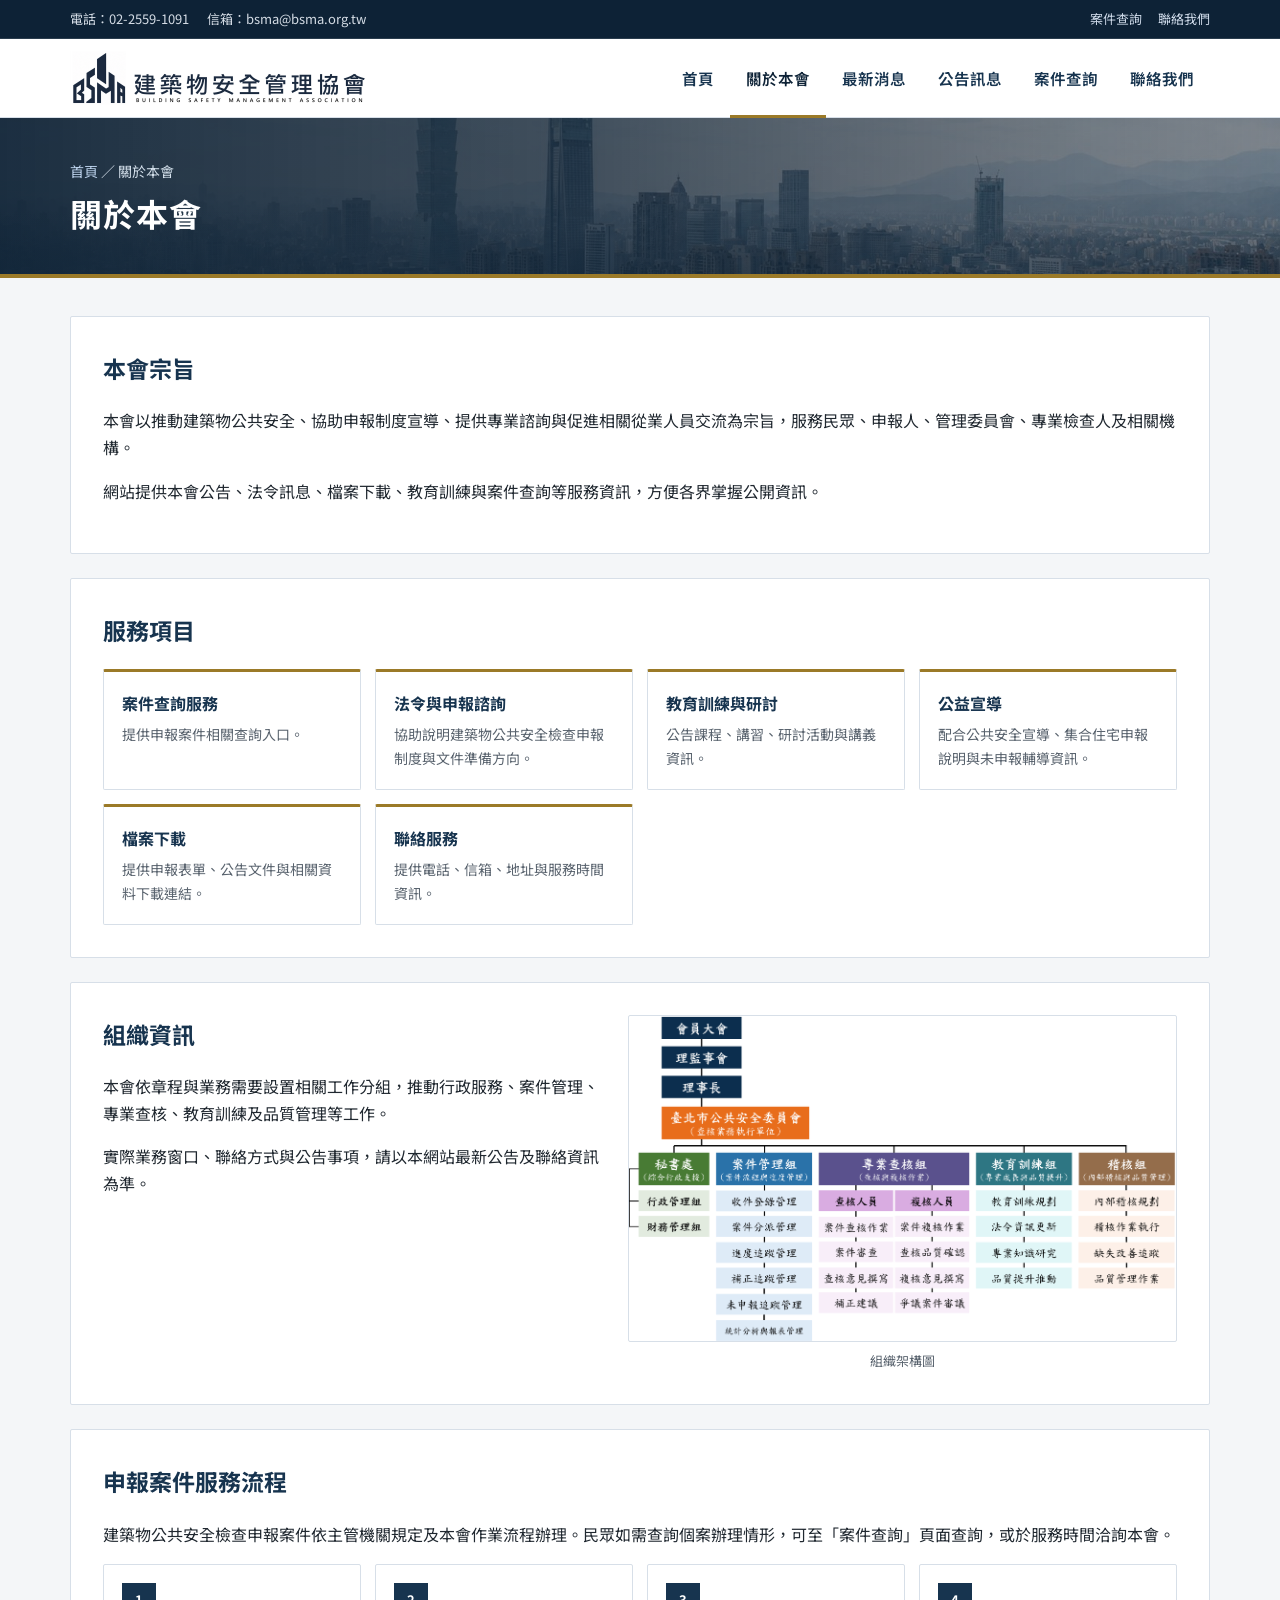
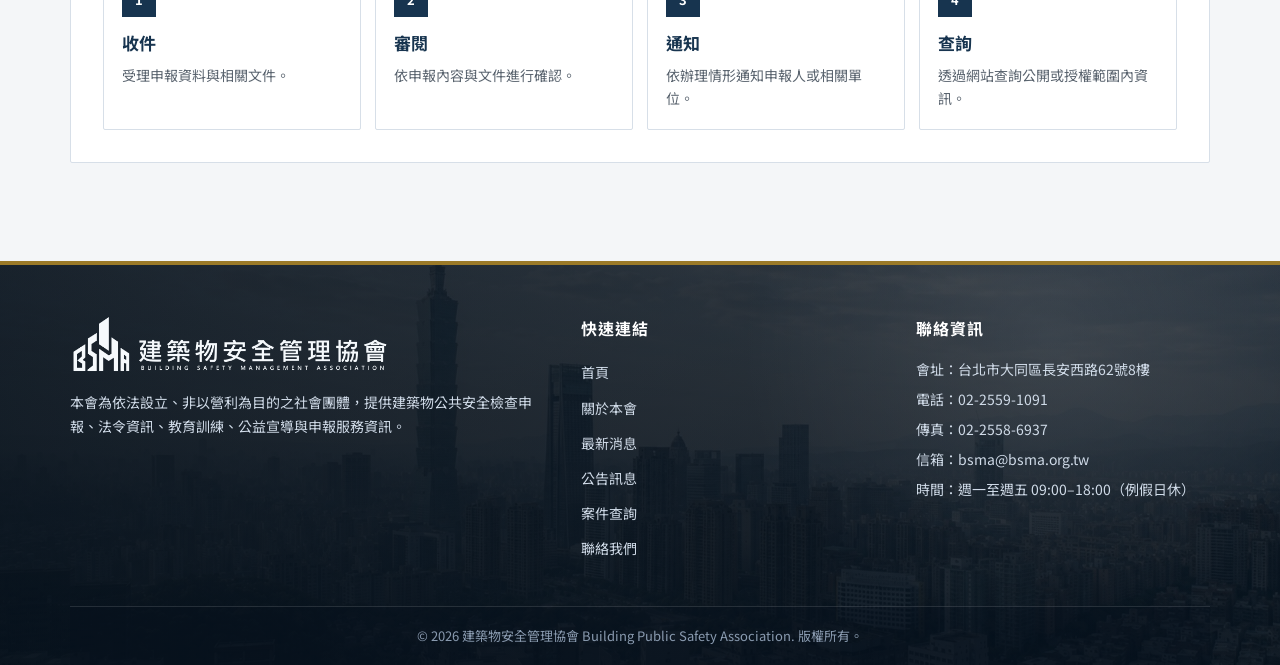
==== about.html @ acb3667a "Improve footer logo and background treatment" ====
<!DOCTYPE html>
<html lang="zh-Hant">
<head>
  <meta charset="UTF-8" />
  <meta name="viewport" content="width=device-width, initial-scale=1.0" />
  <title>關於本會｜建築物安全管理協會</title>
  <meta name="description" content="認識建築物安全管理協會的宗旨、服務項目、組織資訊與聯絡方式。" />
  <link rel="preconnect" href="https://fonts.googleapis.com" />
  <link rel="preconnect" href="https://fonts.gstatic.com" crossorigin />
  <link rel="stylesheet" href="https://fonts.googleapis.com/css2?family=Noto+Sans+TC:wght@400;500;600;700&display=swap" media="print" onload="this.media='all'" />
  <noscript><link rel="stylesheet" href="https://fonts.googleapis.com/css2?family=Noto+Sans+TC:wght@400;500;600;700&display=swap" /></noscript>
  <link rel="icon" href="favicon.ico?v=20260624-logo" sizes="any" />
  <link rel="icon" type="image/png" href="assets/favicon.png?v=20260624-logo" />
  <link rel="apple-touch-icon" href="assets/apple-touch-icon.png?v=20260624-logo" />
  <link rel="stylesheet" href="css/style.css?v=20260626-footer" />
</head>
<body data-page="about">
  <div id="site-header"></div>

  <section class="page-banner">
    <div class="container">
      <div class="crumb"><a href="./">首頁</a> ／ 關於本會</div>
      <h1>關於本會</h1>
    </div>
  </section>

  <main class="section compact-section">
    <div class="container">
      <div class="card prose">
        <h2>本會宗旨</h2>
        <p>本會以推動建築物公共安全、協助申報制度宣導、提供專業諮詢與促進相關從業人員交流為宗旨，服務民眾、申報人、管理委員會、專業檢查人及相關機構。</p>
        <p>網站提供本會公告、法令訊息、檔案下載、教育訓練與案件查詢等服務資訊，方便各界掌握公開資訊。</p>
      </div>

      <div class="card prose">
        <h2>服務項目</h2>
        <div class="evidence-grid public-grid">
          <div><strong>案件查詢服務</strong><p>提供申報案件相關查詢入口。</p></div>
          <div><strong>法令與申報諮詢</strong><p>協助說明建築物公共安全檢查申報制度與文件準備方向。</p></div>
          <div><strong>教育訓練與研討</strong><p>公告課程、講習、研討活動與講義資訊。</p></div>
          <div><strong>公益宣導</strong><p>配合公共安全宣導、集合住宅申報說明與未申報輔導資訊。</p></div>
          <div><strong>檔案下載</strong><p>提供申報表單、公告文件與相關資料下載連結。</p></div>
          <div><strong>聯絡服務</strong><p>提供電話、信箱、地址與服務時間資訊。</p></div>
        </div>
      </div>

      <div class="card prose media-block">
        <div>
          <h2>組織資訊</h2>
          <p>本會依章程與業務需要設置相關工作分組，推動行政服務、案件管理、專業查核、教育訓練及品質管理等工作。</p>
          <p>實際業務窗口、聯絡方式與公告事項，請以本網站最新公告及聯絡資訊為準。</p>
        </div>
        <figure>
          <img src="assets/organization-chart.png" alt="建築物安全管理協會組織架構圖" />
          <figcaption>組織架構圖</figcaption>
        </figure>
      </div>

      <div class="card prose">
        <h2>申報案件服務流程</h2>
        <p>建築物公共安全檢查申報案件依主管機關規定及本會作業流程辦理。民眾如需查詢個案辦理情形，可至「案件查詢」頁面查詢，或於服務時間洽詢本會。</p>
        <div class="process-list compact public-process">
          <div><span>1</span><strong>收件</strong><p>受理申報資料與相關文件。</p></div>
          <div><span>2</span><strong>審閱</strong><p>依申報內容與文件進行確認。</p></div>
          <div><span>3</span><strong>通知</strong><p>依辦理情形通知申報人或相關單位。</p></div>
          <div><span>4</span><strong>查詢</strong><p>透過網站查詢公開或授權範圍內資訊。</p></div>
        </div>
      </div>
    </div>
  </main>

  <div id="site-footer"></div>

  <script src="js/config.js?v=20260624-contact"></script>
  <script src="js/main.js?v=20260626-footer"></script>
</body>
</html>
---- css/style.css ----
/* =========================================================
   建築物安全管理協會 — 全站樣式
   配色：深藍灰 + 金（公會 / 政府機構正式風格）
   ========================================================= */

:root {
  --navy:        #17344f;
  --navy-dark:   #0d2236;
  --blue:        #245a84;
  --blue-bright: #174a73;
  --blue-light:  #edf3f7;
  --blue-lighter:#f7f9fb;
  --gold:        #9b7a28;
  --gold-light:  #f4ecd6;

  --text:        #202830;
  --text-soft:   #59636e;
  --line:        #d7dfe8;
  --bg:          #f4f6f8;
  --white:       #ffffff;

  --ok:          #1e8e5a;
  --warn:        #d98a16;
  --pending:     #6b7785;
  --danger:      #c0392b;

  --radius:      2px;
  --shadow-sm:   0 1px 2px rgba(17,35,52,.06);
  --shadow:      0 3px 10px rgba(17,35,52,.08);
  --shadow-lg:   0 8px 24px rgba(17,35,52,.12);
  --maxw:        1180px;
}

* { box-sizing: border-box; }

html { scroll-behavior: smooth; }

body {
  margin: 0;
  font-family: "Noto Sans TC", "Microsoft JhengHei", "PingFang TC", "Segoe UI", sans-serif;
  color: var(--text);
  background: var(--bg);
  line-height: 1.7;
  font-size: 16px;
}

a { color: var(--blue); text-decoration: none; transition: color .15s; }
a:hover { color: var(--blue-bright); }

img { max-width: 100%; display: block; }

.container {
  width: 100%;
  max-width: var(--maxw);
  margin: 0 auto;
  padding: 0 20px;
}

/* ---------- 頂部資訊條 ---------- */
.topbar {
  background: var(--navy-dark);
  color: #d5dde6;
  font-size: 13px;
  border-bottom: 1px solid rgba(255,255,255,.12);
}
.topbar .container {
  display: flex;
  justify-content: space-between;
  align-items: center;
  height: 38px;
  gap: 16px;
}
.topbar a { color: #cdd9e8; }
.topbar a:hover { color: #fff; }
.topbar .tb-left span { margin-right: 18px; white-space: nowrap; }
.topbar .tb-right a { margin-left: 16px; }

/* ---------- 主標頭 ---------- */
.site-header {
  background: var(--white);
  border-bottom: 1px solid var(--line);
  position: sticky;
  top: 0;
  z-index: 50;
}
.header-inner {
  display: flex;
  align-items: center;
  justify-content: space-between;
  height: 78px;
}
.brand { display: flex; align-items: center; gap: 14px; }
.brand .logo {
  width: 52px; height: 52px;
  flex: 0 0 52px;
  color: var(--navy);
}
.brand .logo-img {
  width: 300px;
  height: auto;
  max-height: 54px;
  flex: 0 1 300px;
  object-fit: contain;
  object-position: left center;
}
.brand .brand-text strong {
  display: block;
  font-size: 21px;
  color: var(--navy);
  letter-spacing: 1px;
  line-height: 1.25;
}
.brand .brand-text small {
  display: block;
  font-size: 12px;
  color: var(--text-soft);
  letter-spacing: 2px;
  text-transform: uppercase;
}

/* ---------- 主選單 ---------- */
.main-nav ul {
  list-style: none;
  display: flex;
  margin: 0; padding: 0;
  gap: 0;
}
.main-nav a {
  display: block;
  padding: 27px 16px 24px;
  color: var(--navy);
  font-weight: 600;
  font-size: 15.5px;
  border-radius: 0;
  border-bottom: 3px solid transparent;
  position: relative;
}
.main-nav a:hover {
  background: var(--blue-lighter);
  color: var(--blue-bright);
}
.main-nav a.active {
  color: var(--navy-dark);
  background: transparent;
  border-bottom-color: var(--gold);
}

.nav-toggle {
  display: none;
  background: none; border: none;
  cursor: pointer; padding: 8px;
  color: var(--navy);
}
.nav-toggle svg { width: 28px; height: 28px; }

/* ---------- 麵包屑 / 頁首橫幅 ---------- */
.page-banner {
  position: relative;
  isolation: isolate;
  min-height: 156px;
  background:
    linear-gradient(90deg, rgba(13,34,54,.94) 0%, rgba(13,34,54,.78) 45%, rgba(13,34,54,.45) 100%),
    url("../assets/home-cover.jpg?v=20260626-cover") center 52% / cover no-repeat;
  color: #fff;
  padding: 42px 0 40px;
  border-bottom: 4px solid var(--gold);
  overflow: hidden;
}
.page-banner::after {
  content: "";
  position: absolute;
  inset: auto 0 0;
  height: 42%;
  background: linear-gradient(0deg, rgba(13,34,54,.32), rgba(13,34,54,0));
  z-index: 0;
  pointer-events: none;
}
.page-banner .container {
  position: relative;
  z-index: 1;
}
.page-banner h1 { margin: 8px 0 0; font-size: 32px; letter-spacing: 1px; line-height: 1.32; }
.page-banner .crumb { font-size: 14px; color: #d5e1ec; }
.page-banner .crumb a { color: #bcd2ec; }
.page-banner .crumb a:hover { color: #fff; }

/* ---------- 首頁 Hero ---------- */
.hero {
  position: relative;
  background:
    linear-gradient(90deg, rgba(13,34,54,.96) 0%, rgba(23,52,79,.88) 100%),
    url("../assets/logo-main.png") center / cover no-repeat;
  color: #fff;
  padding: 70px 0 78px;
  border-bottom: 4px solid var(--gold);
}
.hero-inner {
  display: grid;
  grid-template-columns: minmax(0, 1.15fr) minmax(320px, .85fr);
  gap: 42px;
  align-items: center;
}
.hero-kicker {
  display: inline-block;
  margin: 0 0 14px;
  color: var(--gold-light);
  font-size: 15px;
  font-weight: 700;
  letter-spacing: 1px;
}
.hero h1 {
  font-size: 40px;
  margin: 0 0 16px;
  letter-spacing: 2px;
  line-height: 1.3;
}
.hero p { font-size: 18px; max-width: 640px; color: #dbe8f6; margin: 0 0 30px; }
.hero .hero-kicker {
  margin: 0 0 14px;
  color: var(--gold-light);
  font-size: 15px;
  max-width: none;
}
.hero .hero-actions { display: flex; gap: 14px; flex-wrap: wrap; }
.hero-proof {
  background: rgba(255,255,255,.94);
  border: 1px solid rgba(255,255,255,.65);
  border-radius: var(--radius);
  padding: 22px;
  box-shadow: var(--shadow);
}
.hero-logo {
  width: 100%;
  background: #fff;
  border: 1px solid var(--line);
  border-radius: 0;
  margin-bottom: 18px;
}
.hero-proof dl {
  margin: 0;
  display: grid;
  gap: 10px;
}
.hero-proof dl div {
  display: grid;
  grid-template-columns: 88px 1fr;
  gap: 12px;
  align-items: center;
  padding: 12px 0;
  border-top: 1px solid var(--line);
}
.hero-proof dt {
  color: var(--navy);
  font-size: 22px;
  font-weight: 700;
}
.hero-proof dd {
  margin: 0;
  color: var(--text-soft);
  font-size: 14px;
}

/* ---------- 按鈕 ---------- */
.btn {
  display: inline-flex; align-items: center; gap: 8px;
  padding: 11px 24px;
  border-radius: 0;
  font-weight: 700;
  font-size: 15px;
  border: 1px solid transparent;
  cursor: pointer;
  transition: background-color .15s, border-color .15s, color .15s;
  text-align: center;
  justify-content: center;
}
.btn-primary { background: var(--navy); color: #fff; border-color: var(--navy); }
.btn-primary:hover { background: var(--navy-dark); color: #fff; border-color: var(--navy-dark); }
.btn-outline { background: transparent; color: #fff; border-color: rgba(255,255,255,.7); }
.btn-outline:hover { background: rgba(255,255,255,.15); color:#fff; }
.btn-blue { background: var(--blue); color: #fff; }
.btn-blue:hover { background: var(--blue-bright); color:#fff; }
.btn-ghost { background: var(--white); color: var(--blue); border-color: var(--line); }
.btn-ghost:hover { background: var(--blue-light); }
.btn[disabled] { opacity: .6; cursor: not-allowed; transform: none; }

/* ---------- 區塊標題 ---------- */
.section { padding: 64px 0; }
.section.alt {
  background: var(--white);
  border-top: 1px solid var(--line);
  border-bottom: 1px solid var(--line);
}
.compact-section { padding: 38px 0; }
.section-head { text-align: center; margin-bottom: 40px; }
.section-head h2 {
  font-size: 28px; color: var(--navy); margin: 0 0 8px; letter-spacing: 2px;
}
.section-head h2::after {
  content: ""; display: block; width: 54px; height: 4px;
  background: var(--gold); border-radius: 0; margin: 14px auto 0;
}
.section-head p { color: var(--text-soft); margin: 0; }

/* ---------- 首頁：主視覺 ---------- */
.home-hero {
  position: relative;
  isolation: isolate;
  min-height: 360px;
  color: #fff;
  background:
    linear-gradient(90deg, rgba(13,34,54,.92) 0%, rgba(13,34,54,.72) 38%, rgba(13,34,54,.30) 72%, rgba(13,34,54,.18) 100%),
    url("../assets/home-cover.jpg?v=20260626-cover") center 48% / cover no-repeat;
  border-bottom: 4px solid var(--gold);
  overflow: hidden;
}
.home-hero::after {
  content: "";
  position: absolute;
  inset: auto 0 0;
  height: 34%;
  background: linear-gradient(0deg, rgba(13,34,54,.28), rgba(13,34,54,0));
  z-index: 0;
  pointer-events: none;
}
.home-hero-inner {
  position: relative;
  z-index: 1;
  min-height: inherit;
  display: flex;
  align-items: center;
  padding-top: 60px;
  padding-bottom: 56px;
}
.home-hero-copy {
  width: min(620px, 100%);
}
.home-hero-kicker {
  display: inline-block;
  margin-bottom: 12px;
  color: var(--gold-light);
  font-size: 15px;
  font-weight: 700;
  letter-spacing: 1px;
}
.home-hero h1 {
  margin: 0 0 14px;
  color: #fff;
  font-size: 38px;
  letter-spacing: 1px;
  line-height: 1.28;
}
.home-hero p {
  margin: 0;
  max-width: 560px;
  color: #e5edf5;
  font-size: 18px;
}
.home-hero-actions {
  display: flex;
  flex-wrap: wrap;
  gap: 12px;
  margin-top: 26px;
}
.home-hero .btn-primary {
  background: #fff;
  color: var(--navy);
  border-color: #fff;
}
.home-hero .btn-primary:hover {
  background: var(--blue-light);
  color: var(--navy-dark);
  border-color: var(--blue-light);
}
.portal-layout {
  display: grid;
  grid-template-columns: minmax(0, 1fr) 280px;
  gap: 28px;
  align-items: start;
}
.notice-board,
.member-box,
.news-columns section {
  background: var(--white);
  border: 1px solid var(--line);
  border-radius: var(--radius);
  box-shadow: none;
}
.board-head,
.section-title-row {
  display: flex;
  align-items: center;
  justify-content: space-between;
  gap: 16px;
  border-bottom: 3px solid var(--navy);
  padding: 13px 18px;
  background: #fbfcfd;
}
.board-head h2,
.section-title-row h2 {
  margin: 0;
  color: var(--navy);
  font-size: 20px;
  letter-spacing: .5px;
}
.board-head a,
.section-title-row a {
  color: var(--text-soft);
  font-size: 14px;
}
.plain-news {
  list-style: none;
  margin: 0;
  padding: 6px 18px 12px;
}
.plain-news li {
  display: grid;
  grid-template-columns: 112px minmax(0, 1fr) 92px;
  gap: 12px;
  align-items: center;
  padding: 12px 0;
  border-bottom: 1px dashed var(--line);
}
.plain-news li:last-child { border-bottom: 0; }
.plain-news a {
  color: var(--text);
  font-weight: 600;
}
.plain-news a:hover { color: var(--blue); }
.news-date {
  color: var(--text-soft);
  font-size: 13px;
  white-space: nowrap;
}
.news-type {
  justify-self: end;
  border: 1px solid var(--line);
  border-radius: 0;
  padding: 2px 8px;
  color: var(--blue);
  font-size: 12px;
  white-space: nowrap;
}
.member-box {
  padding: 18px;
  border-top: 3px solid var(--gold);
}
.member-box h2 {
  margin: 0 0 14px;
  color: var(--navy);
  font-size: 21px;
}
.member-box a {
  display: block;
  padding: 12px 14px;
  border: 1px solid var(--line);
  border-radius: 0;
  background: #fff;
  color: var(--navy);
  font-weight: 600;
}
.member-box a + a { margin-top: 10px; }
.member-box a:hover {
  background: var(--blue-lighter);
  color: var(--blue);
}
.service-links {
  display: grid;
  grid-template-columns: repeat(3, 1fr);
  gap: 14px;
  margin-top: 18px;
}
.service-links a {
  display: block;
  background: var(--white);
  border: 1px solid var(--line);
  border-radius: var(--radius);
  padding: 18px 18px 20px;
  color: var(--text);
  box-shadow: none;
}
.service-links a:hover {
  border-color: var(--blue);
  box-shadow: inset 4px 0 0 var(--gold);
}
.service-links strong {
  display: block;
  color: var(--navy);
  font-size: 18px;
  margin-bottom: 6px;
}
.service-links span {
  color: var(--text-soft);
  font-size: 14px;
}
.news-columns {
  display: grid;
  grid-template-columns: 1fr 1fr;
  gap: 28px;
}
.full-list {
  padding-top: 0;
  padding-bottom: 0;
}
.public-grid div { background: var(--white); }
.public-process div { min-height: 126px; }

/* ---------- 快速功能卡 ---------- */
.feature-grid {
  display: grid;
  grid-template-columns: repeat(auto-fit, minmax(220px, 1fr));
  gap: 22px;
}
.feature-card {
  background: var(--white);
  border: 1px solid var(--line);
  border-radius: var(--radius);
  padding: 30px 24px;
  text-align: center;
  box-shadow: none;
  transition: border-color .15s, box-shadow .15s;
}
.feature-card:hover { border-color: var(--blue); box-shadow: inset 0 3px 0 var(--gold); }
.feature-card .ico {
  width: 56px; height: 56px; margin: 0 auto 16px;
  display: flex; align-items: center; justify-content: center;
  background: var(--blue-light); color: var(--blue);
  border-radius: 0;
}
.feature-card .ico svg { width: 30px; height: 30px; }
.feature-card h3 { margin: 0 0 8px; color: var(--navy); font-size: 19px; }
.feature-card p { margin: 0 0 14px; color: var(--text-soft); font-size: 14.5px; }

/* ---------- 首頁查詢橫幅 ---------- */
.cta-search {
  background: var(--navy);
  color: #fff;
  border-radius: 0;
  border-left: 5px solid var(--gold);
  padding: 40px;
  display: flex;
  align-items: center;
  justify-content: space-between;
  gap: 30px;
  flex-wrap: wrap;
  box-shadow: none;
}
.cta-search h2 { margin: 0 0 8px; font-size: 26px; }
.cta-search p { margin: 0; color: #cfe0f2; }

/* ---------- 兩欄：消息 + 公告 ---------- */
.two-col {
  display: grid;
  grid-template-columns: 1fr 1fr;
  gap: 36px;
}
.col-head {
  display: flex; align-items: center; justify-content: space-between;
  border-bottom: 2px solid var(--blue); padding-bottom: 10px; margin-bottom: 6px;
}
.col-head h2 { font-size: 22px; color: var(--navy); margin: 0; }
.col-head a.more { font-size: 14px; color: var(--text-soft); }

/* ---------- 消息列表 ---------- */
.news-list { list-style: none; margin: 0; padding: 0; }
.news-list li {
  display: flex; align-items: flex-start; gap: 16px;
  padding: 16px 4px;
  border-bottom: 1px dashed var(--line);
}
.news-list li:last-child { border-bottom: none; }
.news-list .date {
  flex: 0 0 92px;
  text-align: center;
  color: var(--text-soft);
  font-size: 13px;
  border-right: 1px solid var(--line);
  padding-right: 14px;
}
.news-list .date strong { display: block; font-size: 22px; color: var(--blue); line-height: 1.1; }
.news-list .n-body { flex: 1; }
.news-list .n-body a { font-weight: 600; color: var(--text); }
.news-list .n-body a:hover { color: var(--blue); }
.news-list .n-body .excerpt { font-size: 14px; color: var(--text-soft); margin-top: 4px; }

.tag {
  display: inline-block;
  font-size: 12px;
  padding: 2px 10px;
  border-radius: 0;
  background: var(--blue-light);
  color: var(--blue);
  margin-right: 8px;
  vertical-align: middle;
}
.tag.gold { background: var(--gold-light); color: #8a6d1f; }

/* ---------- 通用內容卡 ---------- */
.card {
  background: var(--white);
  border: 1px solid var(--line);
  border-radius: var(--radius);
  box-shadow: none;
  padding: 32px;
}
.card + .card { margin-top: 24px; }

.prose h2 { color: var(--navy); font-size: 23px; margin-top: 0; }
.prose h3 { color: var(--blue); font-size: 18px; }
.prose p { color: var(--text); }
.prose ul { padding-left: 1.3em; }
.prose li { margin: 6px 0; }

.process-list {
  display: grid;
  grid-template-columns: repeat(auto-fit, minmax(190px, 1fr));
  gap: 14px;
}
.process-list div {
  background: var(--white);
  border: 1px solid var(--line);
  border-radius: var(--radius);
  padding: 18px;
  min-height: 172px;
}
.process-list span {
  display: inline-flex;
  align-items: center;
  justify-content: center;
  width: 34px;
  height: 34px;
  border-radius: 0;
  background: var(--navy);
  color: #fff;
  font-size: 13px;
  font-weight: 700;
  margin-bottom: 12px;
}
.process-list strong {
  display: block;
  color: var(--navy);
  font-size: 17px;
  margin-bottom: 6px;
}
.process-list p {
  margin: 0;
  color: var(--text-soft);
  font-size: 14px;
}
.process-list.compact div { min-height: 148px; }

.media-block {
  display: grid;
  grid-template-columns: minmax(0, .95fr) minmax(360px, 1.05fr);
  gap: 28px;
  align-items: start;
}
.media-block figure {
  margin: 0;
}
.media-block img {
  width: 100%;
  border: 1px solid var(--line);
  border-radius: var(--radius);
  background: #fff;
}
.media-block figcaption {
  color: var(--text-soft);
  font-size: 13px;
  margin-top: 8px;
  text-align: center;
}
.evidence-grid {
  display: grid;
  grid-template-columns: repeat(auto-fit, minmax(240px, 1fr));
  gap: 14px;
}
.evidence-grid div {
  background: var(--white);
  border: 1px solid var(--line);
  border-radius: var(--radius);
  padding: 18px;
  border-top: 3px solid var(--gold);
}
.evidence-grid strong {
  color: var(--navy);
}
.evidence-grid p {
  margin: 6px 0 0;
  color: var(--text-soft);
  font-size: 14px;
}

/* =========================================================
   案件查詢頁
   ========================================================= */
/* 資料來源切換器（Google Sheet 版 / Ragic 版 比較用） */
.source-switch {
  display: inline-flex;
  background: var(--white);
  border: 1px solid var(--line);
  border-radius: 0;
  padding: 4px;
  gap: 4px;
  box-shadow: none;
  margin-bottom: 26px;
}
.source-switch a {
  padding: 8px 18px;
  border-radius: 0;
  font-weight: 600;
  font-size: 14.5px;
  color: var(--text-soft);
  white-space: nowrap;
}
.source-switch a:hover { background: var(--blue-light); color: var(--blue); }
.source-switch a.current { background: var(--blue); color: #fff; }
.source-switch .sw-label { padding: 8px 6px 8px 12px; color: var(--text-soft); font-size: 13.5px; align-self: center; }

/* Ragic 嵌入容器 */
.ragic-embed { background: var(--white); border: 1px solid var(--line); border-radius: var(--radius); box-shadow: none; padding: 14px; min-height: 690px; }
.ragic-embed iframe { width: 100%; min-height: 660px; border: 0; border-radius: 0; display: block; }

.search-layout {
  display: grid;
  grid-template-columns: 380px 1fr;
  gap: 32px;
  align-items: start;
}
.search-panel {
  background: var(--white);
  border: 1px solid var(--line);
  border-radius: var(--radius);
  box-shadow: none;
  padding: 26px;
  position: sticky;
  top: 100px;
}
.search-panel h2 {
  font-size: 19px; color: var(--navy); margin: 0 0 4px;
}
.search-panel .hint { font-size: 13px; color: var(--text-soft); margin: 0 0 20px; }

.field { margin-bottom: 16px; }
.field label {
  display: block; font-size: 14px; font-weight: 600;
  color: var(--navy); margin-bottom: 6px;
}
.field input, .field select {
  width: 100%;
  padding: 10px 12px;
  border: 1px solid var(--line);
  border-radius: 0;
  font-size: 15px;
  font-family: inherit;
  background: var(--white);
  transition: border-color .15s, box-shadow .15s;
}
.field input:focus, .field select:focus {
  outline: none;
  border-color: var(--blue);
  box-shadow: inset 3px 0 0 var(--gold);
}
.field-row { display: flex; gap: 10px; }
.field-row .field { flex: 1; }

/* 驗證碼 */
.captcha-row { display: flex; gap: 10px; align-items: flex-end; }
.captcha-row .field { flex: 1; margin-bottom: 0; }
.captcha-box {
  flex: 0 0 120px;
  height: 44px;
  background: repeating-linear-gradient(45deg, #eef3f9, #eef3f9 8px, #e2ebf5 8px, #e2ebf5 16px);
  border: 1px solid var(--line);
  border-radius: 0;
  display: flex; align-items: center; justify-content: center;
  font-family: "Courier New", monospace;
  font-size: 24px; font-weight: 700; letter-spacing: 6px;
  color: var(--navy);
  user-select: none;
  font-style: italic;
  text-decoration: line-through;
  cursor: pointer;
}
.captcha-refresh {
  background: none; border: none; cursor: pointer;
  color: var(--text-soft); font-size: 13px; padding: 4px;
}
.captcha-refresh:hover { color: var(--blue); }

.search-actions { display: flex; gap: 10px; margin-top: 22px; }
.search-actions .btn { flex: 1; }

/* 結果區 */
.results-wrap { min-height: 300px; }
.results-head {
  display: flex; align-items: center; justify-content: space-between;
  margin-bottom: 16px; flex-wrap: wrap; gap: 10px;
}
.results-head h2 { font-size: 20px; color: var(--navy); margin: 0; }
.results-count { color: var(--text-soft); font-size: 14px; }

.notice {
  padding: 12px 16px; border-radius: 0; font-size: 14px;
  margin-bottom: 18px; display: flex; gap: 10px; align-items: flex-start;
}
.notice svg { width: 18px; height: 18px; flex: 0 0 18px; margin-top: 2px; }
.notice.info  { background: var(--blue-light); color: #16518a; border: 1px solid #cfe0f3; }
.notice.demo  { background: var(--gold-light); color: #7a5f15; border: 1px solid #e6d49a; }
.notice.error { background: #fdecea; color: #a5281b; border: 1px solid #f5c6c0; }

/* 結果表格 */
.table-scroll { overflow-x: auto; border-radius: var(--radius); box-shadow: none; border: 1px solid var(--line); }
table.cases {
  width: 100%;
  border-collapse: collapse;
  background: var(--white);
  font-size: 14.5px;
  min-width: 760px;
}
table.cases thead th {
  background: var(--navy);
  color: #fff;
  font-weight: 600;
  text-align: left;
  padding: 13px 14px;
  white-space: nowrap;
}
table.cases tbody td { padding: 13px 14px; border-bottom: 1px solid var(--line); vertical-align: top; }
table.cases tbody tr:nth-child(even) { background: var(--blue-lighter); }
table.cases tbody tr:hover { background: var(--blue-light); }

.status {
  display: inline-block; padding: 3px 12px; border-radius: 0;
  font-size: 13px; font-weight: 700; white-space: nowrap;
}
.status.s-ok      { background: #e3f5ec; color: var(--ok); }
.status.s-review  { background: #fdf2dc; color: var(--warn); }
.status.s-pending { background: #eef1f4; color: var(--pending); }
.status.s-reject  { background: #fdecea; color: var(--danger); }

/* 空 / 載入狀態 */
.state-box {
  text-align: center; padding: 60px 20px; color: var(--text-soft);
  background: var(--white); border: 1px dashed var(--line); border-radius: var(--radius);
}
.state-box svg { width: 56px; height: 56px; color: var(--line); margin-bottom: 14px; }
.state-box h3 { color: var(--text); margin: 0 0 6px; }

.spinner {
  width: 42px; height: 42px; margin: 0 auto 16px;
  border: 4px solid var(--blue-light);
  border-top-color: var(--blue);
  border-radius: 0;
  animation: spin .8s linear infinite;
}
@keyframes spin { to { transform: rotate(360deg); } }

/* =========================================================
   聯絡我們
   ========================================================= */
.contact-grid { display: grid; grid-template-columns: 1fr 1fr; gap: 32px; }
.info-list { list-style: none; padding: 0; margin: 0; }
.info-list li { display: flex; gap: 14px; padding: 14px 0; border-bottom: 1px solid var(--line); }
.info-list .ic {
  flex: 0 0 42px; height: 42px; border-radius: 0;
  background: var(--navy); color: #fff;
  display: flex; align-items: center; justify-content: center;
}
.info-list .ic svg { width: 20px; height: 20px; }
.info-list strong { display: block; color: var(--navy); }
.info-list span { color: var(--text-soft); }
.map-embed iframe { width: 100%; height: 100%; min-height: 320px; border: 0; border-radius: 0; }

/* =========================================================
   頁尾
   ========================================================= */
.site-footer {
  position: relative;
  isolation: isolate;
  background:
    linear-gradient(90deg, rgba(5,16,27,.88) 0%, rgba(5,16,27,.76) 50%, rgba(5,16,27,.66) 100%),
    linear-gradient(0deg, rgba(5,16,27,.42), rgba(5,16,27,.18)),
    url("../assets/home-cover.jpg?v=20260626-cover") center 58% / cover no-repeat;
  color: #d0dbe8;
  padding: 50px 0 0;
  margin-top: 60px;
  border-top: 4px solid var(--gold);
  overflow: hidden;
}
.site-footer::before {
  content: "";
  position: absolute;
  inset: 0;
  background:
    linear-gradient(180deg, rgba(5,16,27,.22), rgba(5,16,27,.46)),
    radial-gradient(circle at 82% 18%, rgba(255,255,255,.12), rgba(255,255,255,0) 28%);
  pointer-events: none;
  z-index: 0;
}
.site-footer .container {
  position: relative;
  z-index: 1;
}
.footer-cols {
  display: grid;
  grid-template-columns: 1.6fr 1fr 1fr;
  gap: 40px;
  padding-bottom: 36px;
}
.footer-cols h4 { color: #fff; font-size: 16px; margin: 0 0 16px; letter-spacing: 1px; }
.footer-cols p { font-size: 14px; margin: 6px 0; }
.footer-cols ul { list-style: none; padding: 0; margin: 0; }
.footer-cols ul li { margin: 8px 0; }
.footer-cols a { color: #d0dbe8; font-size: 14px; }
.footer-cols a:hover { color: #fff; }
.foot-brand { display: flex; gap: 12px; align-items: center; margin-bottom: 18px; }
.foot-brand .logo { width: 40px; height: 40px; color: #fff; }
.foot-brand .logo-img {
  width: 320px;
  height: 58px;
  max-width: 100%;
  background: transparent;
  border-radius: 0;
  object-fit: contain;
  object-position: left center;
}
.foot-brand strong { color: #fff; font-size: 18px; letter-spacing: 1px; }
.footer-bottom {
  border-top: 1px solid rgba(255,255,255,.12);
  background: rgba(5,16,27,.30);
  padding: 18px 0;
  font-size: 13px;
  text-align: center;
  color: #8a9bb0;
}

/* =========================================================
   響應式
   ========================================================= */
@media (max-width: 920px) {
  .search-layout { grid-template-columns: 1fr; }
  .search-panel { position: static; }
  .two-col, .contact-grid, .portal-layout, .news-columns { grid-template-columns: 1fr; }
  .hero-inner, .media-block { grid-template-columns: 1fr; }
  .service-links { grid-template-columns: repeat(2, 1fr); }
  .footer-cols { grid-template-columns: 1fr 1fr; }
}
@media (max-width: 760px) {
  .topbar { display: none; }
  .header-inner { height: 68px; }
  .brand .brand-text strong { font-size: 18px; }
  .brand .logo-img { width: 190px; max-height: 36px; flex-basis: 190px; }
  .nav-toggle { display: block; }
  .main-nav {
    position: absolute; top: 68px; left: 0; right: 0;
    background: var(--white); box-shadow: var(--shadow);
    max-height: 0; overflow: hidden; transition: max-height .25s ease;
  }
  .main-nav.open { max-height: 460px; }
  .main-nav ul { flex-direction: column; padding: 8px; gap: 2px; }
  .main-nav a { padding: 14px 16px; }
  .page-banner {
    min-height: 132px;
    padding: 32px 0 30px;
    background-position: 43% center;
  }
  .page-banner h1 { font-size: 28px; }
  .hero h1 { font-size: 30px; }
  .hero { padding: 56px 0; }
  .hero-proof dl div { grid-template-columns: 1fr; gap: 2px; }
  .home-hero {
    min-height: 330px;
    background-position: 43% center;
  }
  .home-hero-inner {
    align-items: center;
    padding-top: 44px;
    padding-bottom: 42px;
  }
  .home-hero h1 { font-size: 30px; }
  .home-hero p { font-size: 16px; }
  .home-hero-actions { flex-direction: column; align-items: flex-start; }
  .home-hero-actions .btn { width: min(220px, 100%); }
  .service-links { grid-template-columns: 1fr; }
  .plain-news li { grid-template-columns: 1fr; gap: 4px; }
  .news-type { justify-self: start; }
  .section { padding: 44px 0; }
  .compact-section { padding: 30px 0; }
  .cta-search { padding: 28px; text-align: center; justify-content: center; }
  .footer-cols { grid-template-columns: 1fr; gap: 28px; }
}
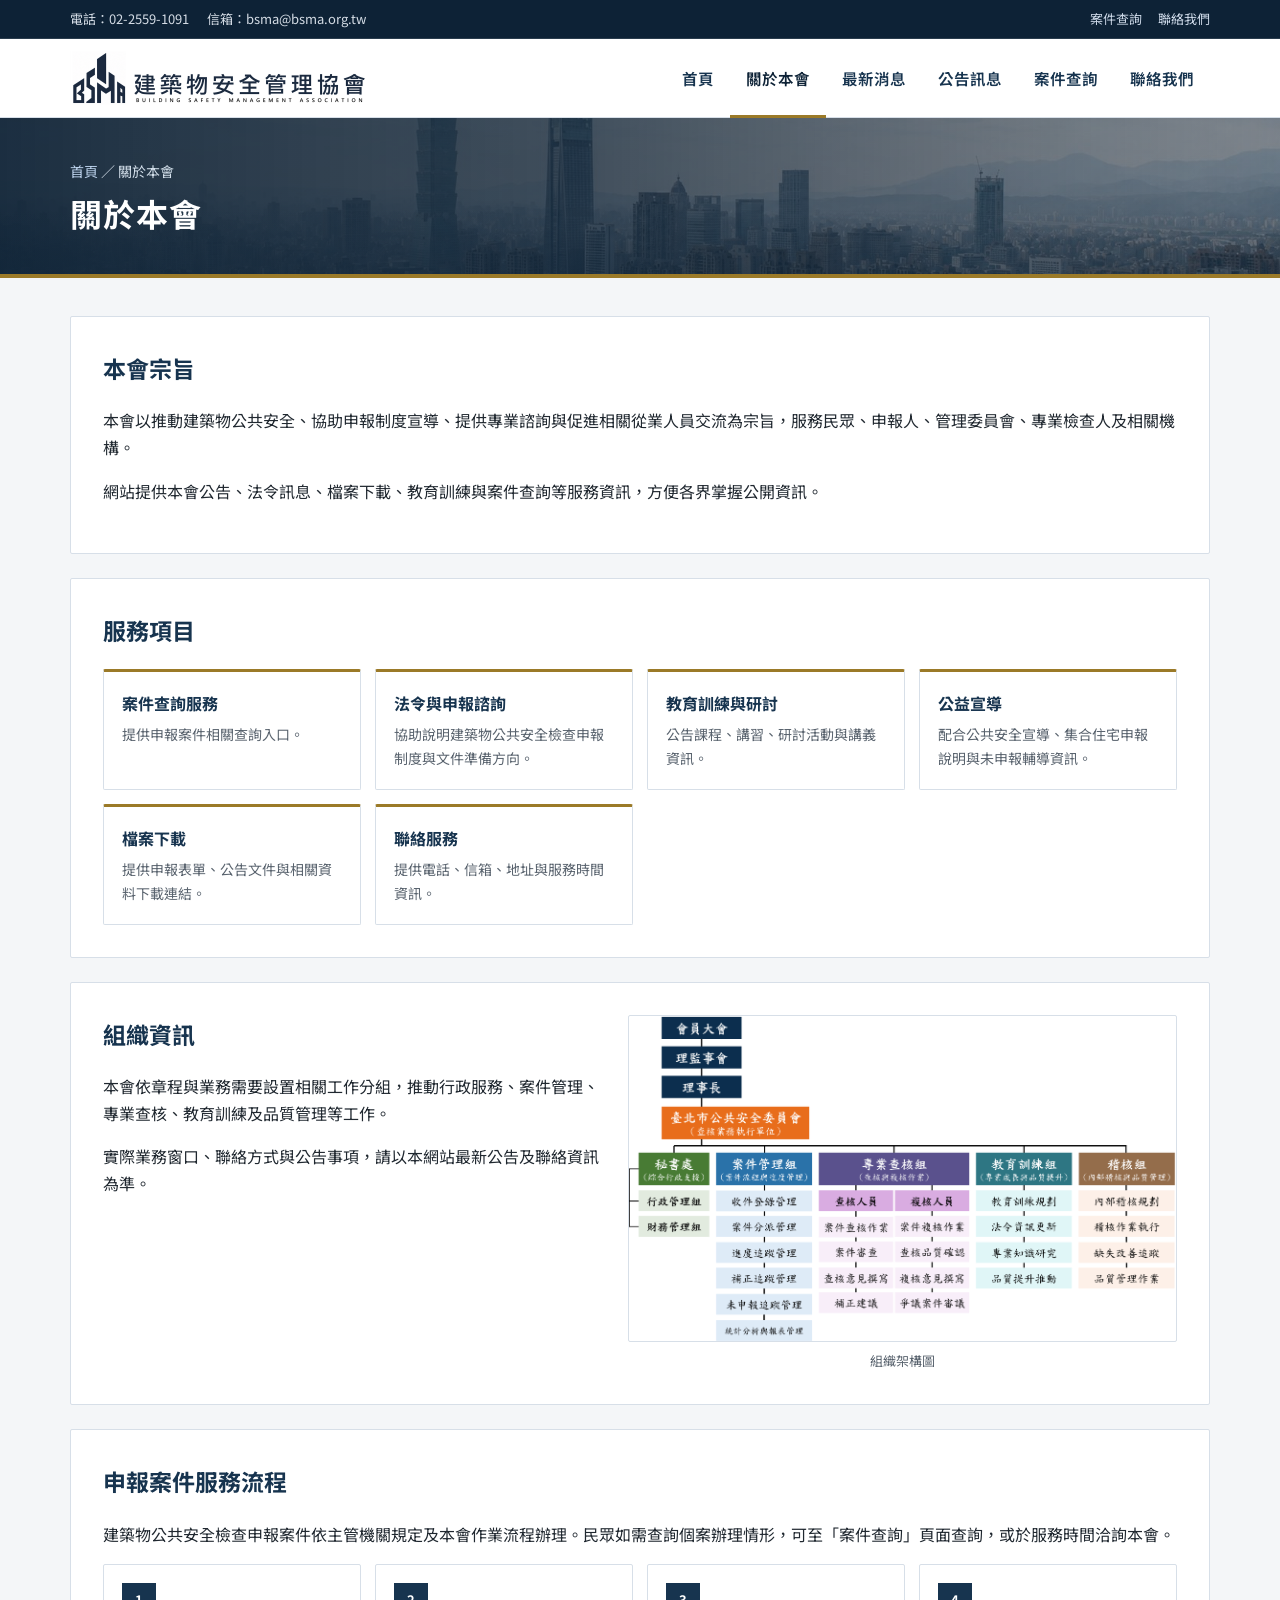
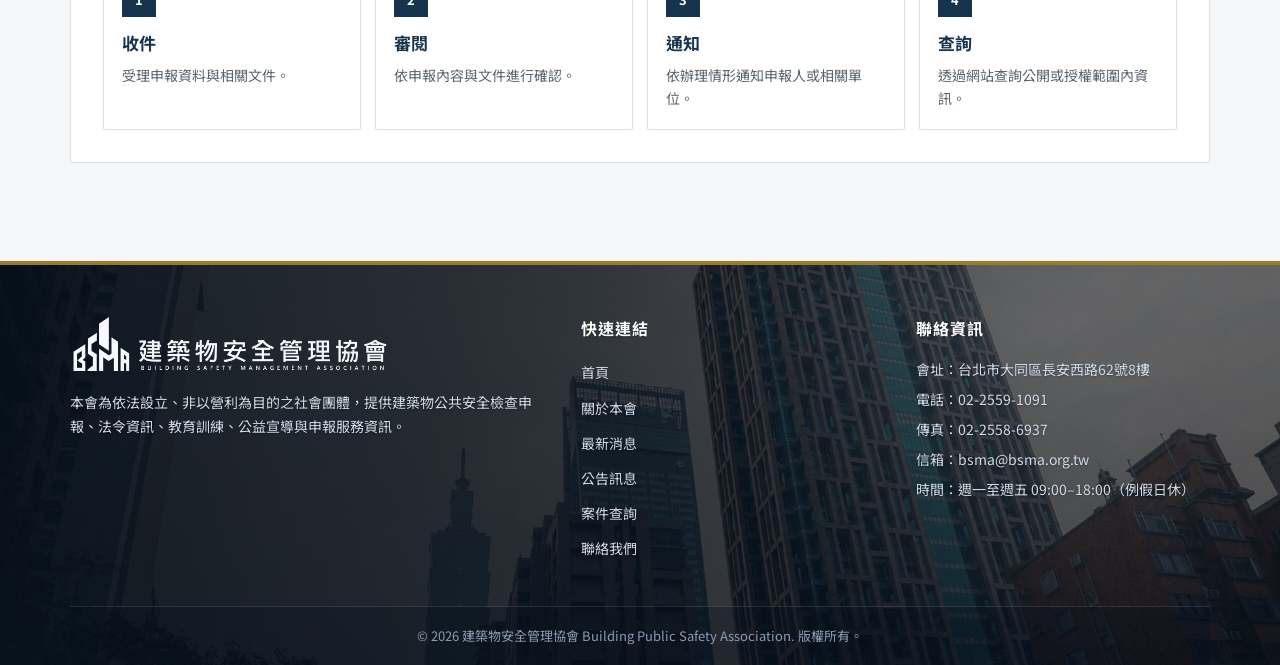
==== commit 317564fa: "Use distinct footer background composition" ====
--- a/about.html
+++ b/about.html
@@ -12,7 +12,7 @@
   <link rel="icon" href="favicon.ico?v=20260624-logo" sizes="any" />
   <link rel="icon" type="image/png" href="assets/favicon.png?v=20260624-logo" />
   <link rel="apple-touch-icon" href="assets/apple-touch-icon.png?v=20260624-logo" />
-  <link rel="stylesheet" href="css/style.css?v=20260626-footer" />
+  <link rel="stylesheet" href="css/style.css?v=20260626-footer2" />
 </head>
 <body data-page="about">
   <div id="site-header"></div>
--- a/css/style.css
+++ b/css/style.css
@@ -878,9 +878,8 @@
   position: relative;
   isolation: isolate;
   background:
-    linear-gradient(90deg, rgba(5,16,27,.88) 0%, rgba(5,16,27,.76) 50%, rgba(5,16,27,.66) 100%),
-    linear-gradient(0deg, rgba(5,16,27,.42), rgba(5,16,27,.18)),
-    url("../assets/home-cover.jpg?v=20260626-cover") center 58% / cover no-repeat;
+    linear-gradient(90deg, rgba(5,16,27,.92) 0%, rgba(5,16,27,.78) 42%, rgba(5,16,27,.52) 100%),
+    url("../assets/footer-cover.jpg?v=20260626-footer2") center 43% / cover no-repeat;
   color: #d0dbe8;
   padding: 50px 0 0;
   margin-top: 60px;
@@ -892,8 +891,8 @@
   position: absolute;
   inset: 0;
   background:
-    linear-gradient(180deg, rgba(5,16,27,.22), rgba(5,16,27,.46)),
-    radial-gradient(circle at 82% 18%, rgba(255,255,255,.12), rgba(255,255,255,0) 28%);
+    linear-gradient(180deg, rgba(5,16,27,.08), rgba(5,16,27,.34)),
+    radial-gradient(circle at 82% 16%, rgba(255,255,255,.14), rgba(255,255,255,0) 32%);
   pointer-events: none;
   z-index: 0;
 }
@@ -906,6 +905,7 @@
   grid-template-columns: 1.6fr 1fr 1fr;
   gap: 40px;
   padding-bottom: 36px;
+  text-shadow: 0 1px 2px rgba(0,0,0,.32);
 }
 .footer-cols h4 { color: #fff; font-size: 16px; margin: 0 0 16px; letter-spacing: 1px; }
 .footer-cols p { font-size: 14px; margin: 6px 0; }
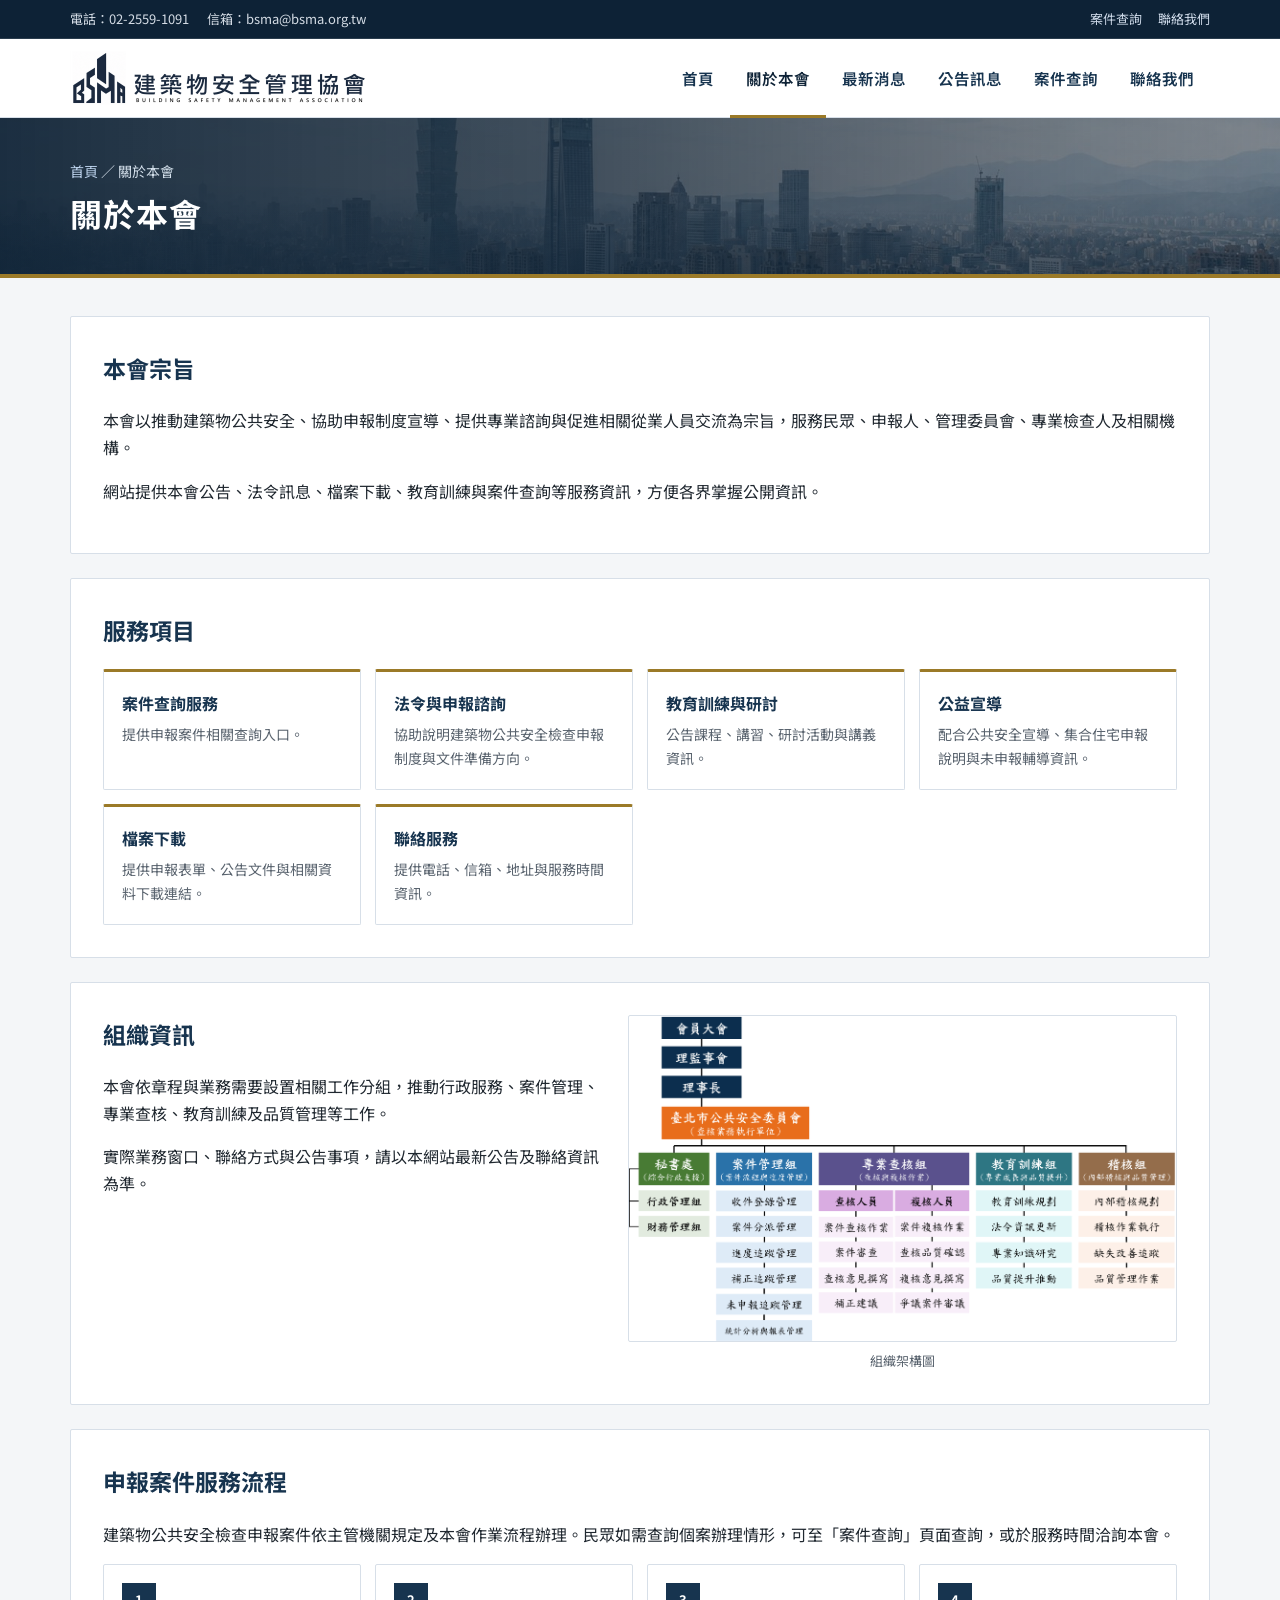
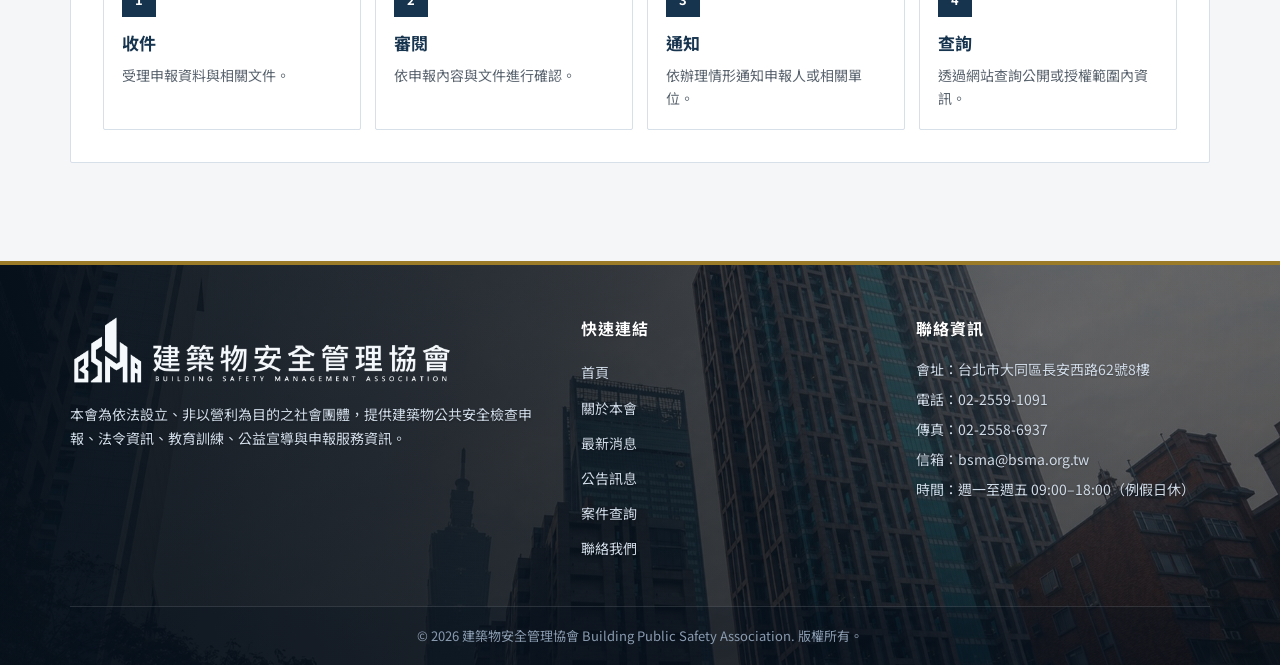
==== commit 4fc59f88: "Increase footer logo size" ====
--- a/about.html
+++ b/about.html
@@ -12,7 +12,7 @@
   <link rel="icon" href="favicon.ico?v=20260624-logo" sizes="any" />
   <link rel="icon" type="image/png" href="assets/favicon.png?v=20260624-logo" />
   <link rel="apple-touch-icon" href="assets/apple-touch-icon.png?v=20260624-logo" />
-  <link rel="stylesheet" href="css/style.css?v=20260626-footer2" />
+  <link rel="stylesheet" href="css/style.css?v=20260626-footer3" />
 </head>
 <body data-page="about">
   <div id="site-header"></div>
--- a/css/style.css
+++ b/css/style.css
@@ -916,8 +916,8 @@
 .foot-brand { display: flex; gap: 12px; align-items: center; margin-bottom: 18px; }
 .foot-brand .logo { width: 40px; height: 40px; color: #fff; }
 .foot-brand .logo-img {
-  width: 320px;
-  height: 58px;
+  width: 384px;
+  height: 70px;
   max-width: 100%;
   background: transparent;
   border-radius: 0;
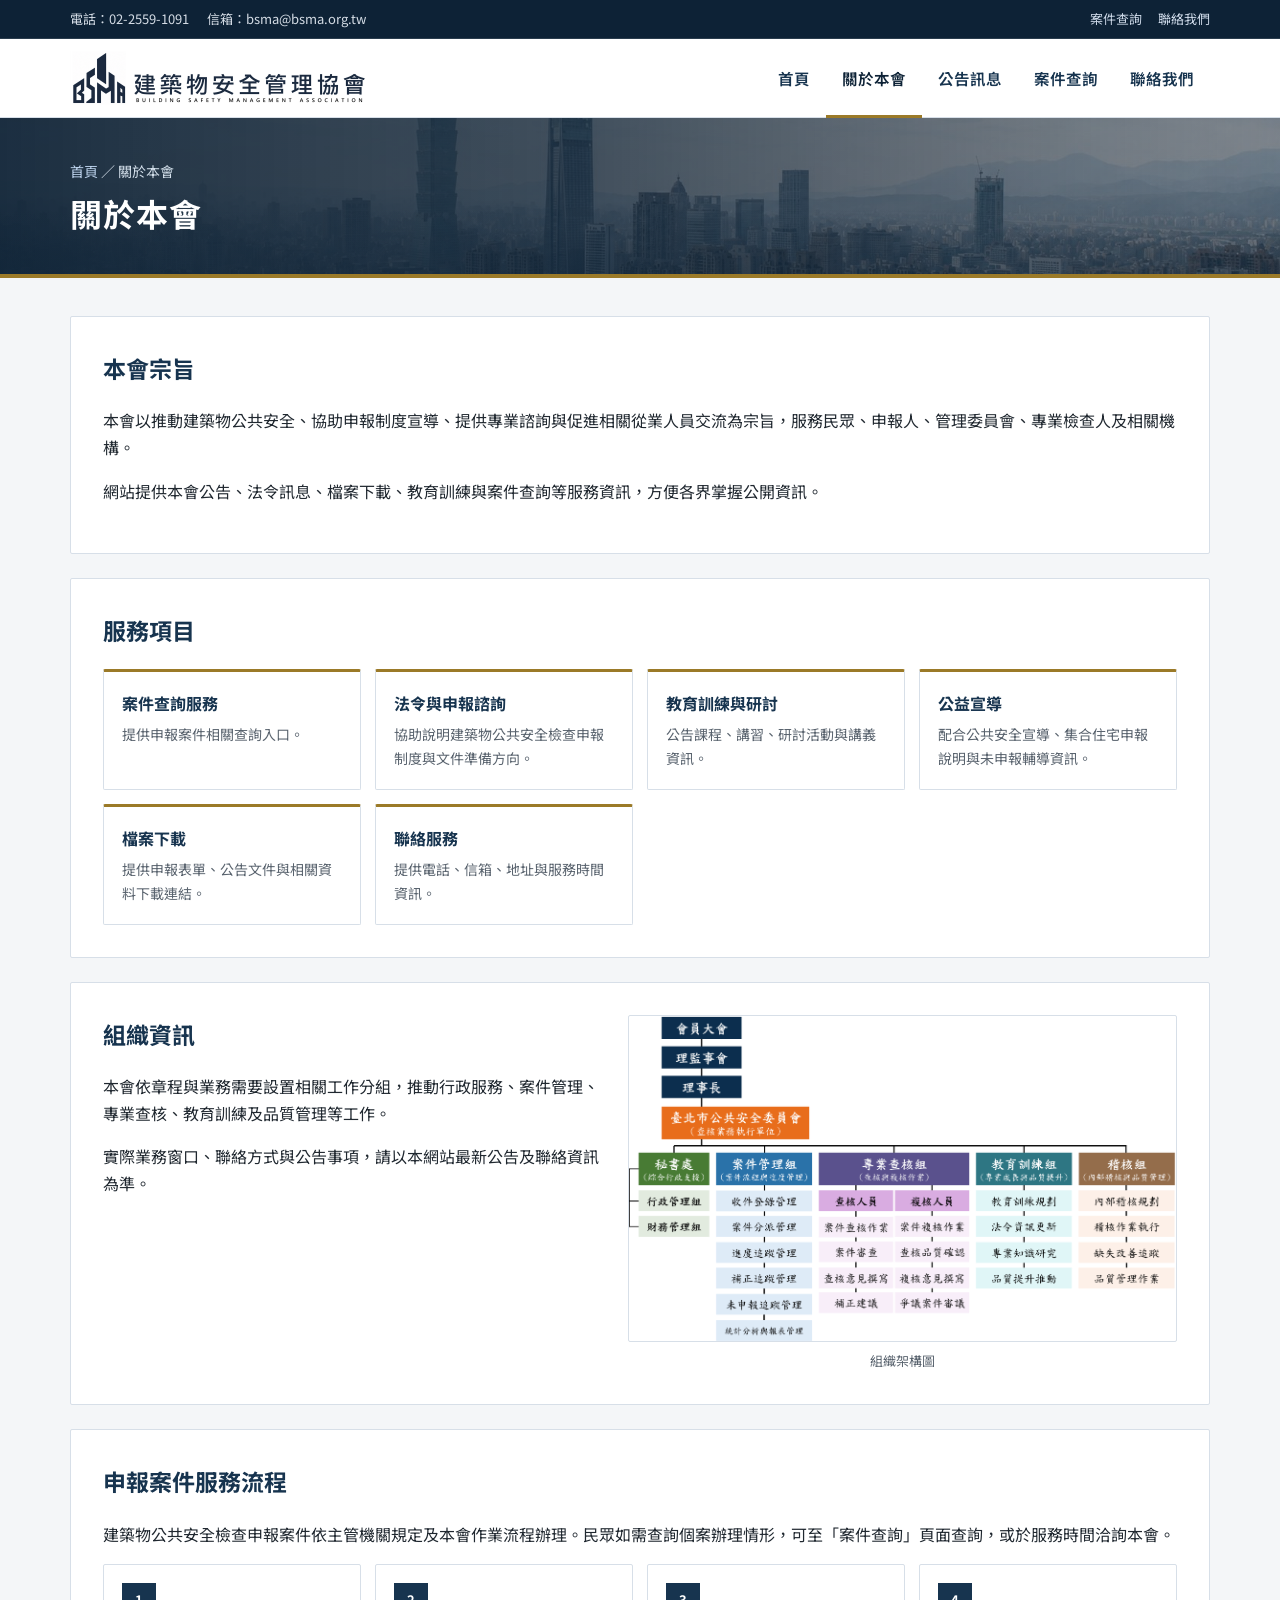
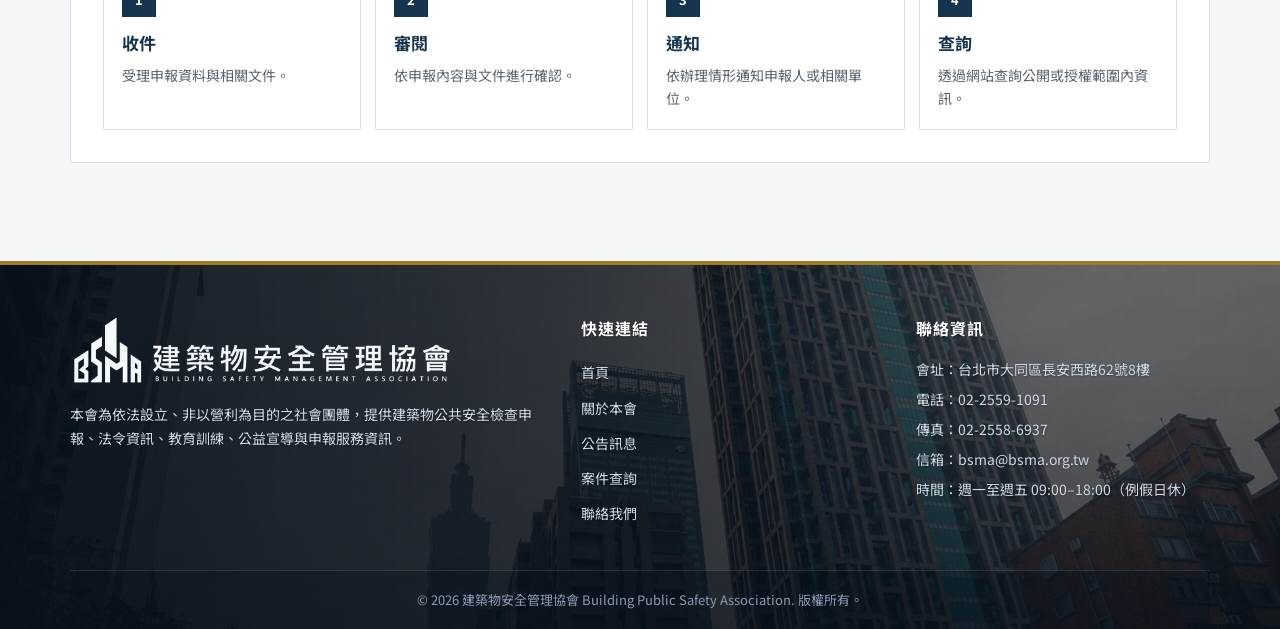
==== commit 2efaefe4: "Remove news page and refresh navigation cache" ====
--- a/about.html
+++ b/about.html
@@ -9,10 +9,12 @@
   <link rel="preconnect" href="https://fonts.gstatic.com" crossorigin />
   <link rel="stylesheet" href="https://fonts.googleapis.com/css2?family=Noto+Sans+TC:wght@400;500;600;700&display=swap" media="print" onload="this.media='all'" />
   <noscript><link rel="stylesheet" href="https://fonts.googleapis.com/css2?family=Noto+Sans+TC:wght@400;500;600;700&display=swap" /></noscript>
-  <link rel="icon" href="favicon.ico?v=20260624-logo" sizes="any" />
-  <link rel="icon" type="image/png" href="assets/favicon.png?v=20260624-logo" />
-  <link rel="apple-touch-icon" href="assets/apple-touch-icon.png?v=20260624-logo" />
-  <link rel="stylesheet" href="css/style.css?v=20260626-footer3" />
+  <link rel="icon" href="favicon.ico?v=20260626-round-logo" sizes="any" />
+  <link rel="icon" type="image/png" sizes="32x32" href="assets/favicon-32x32.png?v=20260626-round-logo" />
+  <link rel="icon" type="image/png" sizes="16x16" href="assets/favicon-16x16.png?v=20260626-round-logo" />
+  <link rel="icon" type="image/png" href="assets/favicon.png?v=20260626-round-logo" />
+  <link rel="apple-touch-icon" href="assets/apple-touch-icon.png?v=20260626-round-logo" />
+  <link rel="stylesheet" href="css/style.css?v=20260626-remove-news" />
 </head>
 <body data-page="about">
   <div id="site-header"></div>
@@ -72,6 +74,6 @@
   <div id="site-footer"></div>
 
   <script src="js/config.js?v=20260624-contact"></script>
-  <script src="js/main.js?v=20260626-footer"></script>
+  <script src="js/main.js?v=20260626-remove-news"></script>
 </body>
 </html>
--- a/css/style.css
+++ b/css/style.css
@@ -421,6 +421,11 @@
   border-bottom: 1px dashed var(--line);
 }
 .plain-news li:last-child { border-bottom: 0; }
+.plain-news li.news-empty {
+  display: block;
+  color: var(--text-soft);
+  padding: 18px 0;
+}
 .plain-news a {
   color: var(--text);
   font-weight: 600;
@@ -691,6 +696,228 @@
 }
 
 /* =========================================================
+   公告內容頁
+   ========================================================= */
+.announcement-detail-section {
+  background:
+    linear-gradient(180deg, #f4f7fa 0%, #ffffff 70%);
+}
+.announcement-detail {
+  max-width: 920px;
+  margin: 0 auto;
+  background: var(--white);
+  border: 1px solid #d8e0e8;
+  box-shadow: 0 18px 46px rgba(16,32,53,.08);
+}
+.announcement-detail-head {
+  padding: 36px 42px 28px;
+  border-bottom: 1px solid #dbe3ec;
+  background:
+    linear-gradient(90deg, rgba(16,32,53,.04), rgba(255,255,255,0));
+}
+.announcement-detail-meta {
+  display: flex;
+  flex-wrap: wrap;
+  gap: 8px;
+  margin-bottom: 18px;
+}
+.announcement-detail-meta span {
+  display: inline-flex;
+  align-items: center;
+  min-height: 28px;
+  padding: 4px 10px;
+  color: var(--navy);
+  background: #eef3f7;
+  border-left: 3px solid var(--gold);
+  font-size: 13px;
+  font-weight: 700;
+}
+.announcement-detail-head h2 {
+  color: var(--navy);
+  font-size: 30px;
+  line-height: 1.42;
+  margin: 0;
+}
+.announcement-detail-head p {
+  color: var(--text-soft);
+  font-size: 16px;
+  line-height: 1.9;
+  margin: 16px 0 0;
+}
+.announcement-detail-body {
+  min-height: 260px;
+  padding: 38px 42px;
+  color: #243447;
+  font-size: 16px;
+  line-height: 2;
+}
+.announcement-detail-body > *:first-child { margin-top: 0; }
+.announcement-detail-body > *:last-child { margin-bottom: 0; }
+.announcement-detail-body p {
+  margin: 0 0 18px;
+}
+.announcement-detail-body h3,
+.announcement-detail-body h4,
+.announcement-detail-body h5 {
+  color: var(--navy);
+  line-height: 1.5;
+  margin: 28px 0 12px;
+}
+.announcement-detail-body h3 {
+  padding-bottom: 8px;
+  border-bottom: 1px solid #dbe3ec;
+  font-size: 22px;
+}
+.announcement-detail-body h4 { font-size: 19px; }
+.announcement-detail-body h5 { font-size: 17px; }
+.announcement-detail-body ul,
+.announcement-detail-body ol {
+  margin: 0 0 20px;
+  padding-left: 1.5em;
+}
+.announcement-detail-body li {
+  margin: 6px 0;
+  padding-left: 2px;
+}
+.announcement-detail-body blockquote {
+  margin: 22px 0;
+  padding: 14px 18px;
+  color: #36485a;
+  background: #f4f7fa;
+  border-left: 4px solid var(--gold);
+}
+.announcement-detail-body hr {
+  border: 0;
+  border-top: 1px solid #dbe3ec;
+  margin: 28px 0;
+}
+.announcement-detail-body a {
+  color: var(--blue);
+  font-weight: 700;
+  border-bottom: 1px solid rgba(36,90,132,.28);
+}
+.announcement-detail-body a:hover {
+  color: var(--navy);
+  border-bottom-color: var(--navy);
+}
+.announcement-detail-body code {
+  padding: 2px 6px;
+  color: #17344f;
+  background: #eef3f7;
+  border: 1px solid #d8e0e8;
+  font-family: Consolas, "Courier New", monospace;
+  font-size: .92em;
+}
+.announcement-detail-body pre {
+  overflow-x: auto;
+  margin: 22px 0;
+  padding: 16px;
+  background: #0d2236;
+  color: #eef5fb;
+}
+.announcement-detail-body pre code {
+  padding: 0;
+  color: inherit;
+  background: transparent;
+  border: 0;
+}
+.announcement-detail-body .md-table-wrap {
+  overflow-x: auto;
+  margin: 22px 0;
+  border: 1px solid #d8e0e8;
+}
+.announcement-detail-body table {
+  width: 100%;
+  min-width: 560px;
+  border-collapse: collapse;
+  line-height: 1.7;
+}
+.announcement-detail-body th,
+.announcement-detail-body td {
+  padding: 12px 14px;
+  border-bottom: 1px solid #d8e0e8;
+  border-right: 1px solid #d8e0e8;
+  text-align: left;
+  vertical-align: top;
+}
+.announcement-detail-body th:last-child,
+.announcement-detail-body td:last-child {
+  border-right: 0;
+}
+.announcement-detail-body th {
+  color: #fff;
+  background: var(--navy);
+  font-weight: 700;
+}
+.announcement-detail-body tr:last-child td {
+  border-bottom: 0;
+}
+.announcement-detail-body tbody tr:nth-child(even) {
+  background: #f7f9fb;
+}
+.announcement-attachments {
+  margin: 0 42px 30px;
+  padding: 22px 24px 24px;
+  background: #f7f9fb;
+  border: 1px solid #d8e0e8;
+  border-left: 4px solid var(--gold);
+}
+.announcement-attachments h3 {
+  margin: 0 0 14px;
+  color: var(--navy);
+  font-size: 18px;
+  line-height: 1.4;
+}
+.announcement-attachments ul {
+  display: grid;
+  gap: 10px;
+  list-style: none;
+  margin: 0;
+  padding: 0;
+}
+.announcement-attachments a {
+  display: flex;
+  align-items: center;
+  justify-content: space-between;
+  gap: 18px;
+  min-height: 48px;
+  padding: 12px 14px;
+  color: var(--navy);
+  background: var(--white);
+  border: 1px solid #dce4ec;
+  font-weight: 700;
+  line-height: 1.5;
+}
+.announcement-attachments a:hover {
+  color: var(--blue);
+  border-color: #b7c7d8;
+  background: #fbfdff;
+}
+.announcement-attachments a::after {
+  content: "下載";
+  flex: 0 0 auto;
+  padding: 4px 10px;
+  color: var(--white);
+  background: var(--navy);
+  font-size: 13px;
+  font-weight: 700;
+}
+.announcement-detail-actions {
+  display: flex;
+  flex-wrap: wrap;
+  gap: 12px;
+  padding: 0 42px 38px;
+}
+.btn-ghost {
+  background: #eef2f6;
+  color: var(--navy);
+}
+.btn-ghost:hover {
+  background: #dfe6ee;
+  color: var(--navy);
+}
+
+/* =========================================================
    案件查詢頁
    ========================================================= */
 /* 資料來源切換器（Google Sheet 版 / Ragic 版 比較用） */
@@ -717,8 +944,162 @@
 .source-switch .sw-label { padding: 8px 6px 8px 12px; color: var(--text-soft); font-size: 13.5px; align-self: center; }
 
 /* Ragic 嵌入容器 */
-.ragic-embed { background: var(--white); border: 1px solid var(--line); border-radius: var(--radius); box-shadow: none; padding: 14px; min-height: 690px; }
-.ragic-embed iframe { width: 100%; min-height: 660px; border: 0; border-radius: 0; display: block; }
+.search-service-section {
+  background:
+    linear-gradient(180deg, #f3f6f9 0%, #f7f9fb 54%, #ffffff 100%);
+}
+.search-service-intro {
+  display: grid;
+  grid-template-columns: minmax(0, 1fr) minmax(340px, 420px);
+  gap: 36px;
+  align-items: end;
+  padding: 0 0 28px;
+  margin-bottom: 28px;
+  border-bottom: 1px solid #d9e0e8;
+}
+.service-kicker {
+  display: block;
+  color: var(--gold-dark);
+  font-size: 13px;
+  font-weight: 700;
+  letter-spacing: .08em;
+  margin-bottom: 8px;
+}
+.search-service-intro h2 {
+  color: var(--navy);
+  font-size: 28px;
+  line-height: 1.35;
+  margin: 0 0 10px;
+}
+.search-service-intro p {
+  max-width: 720px;
+  color: var(--text-soft);
+  line-height: 1.9;
+  margin: 0;
+}
+.service-facts {
+  display: grid;
+  grid-template-columns: 1fr;
+  margin: 0;
+  border: 1px solid #d5dde7;
+  background: rgba(255,255,255,.82);
+}
+.service-facts div {
+  display: grid;
+  grid-template-columns: 96px 1fr;
+  gap: 14px;
+  padding: 13px 16px;
+}
+.service-facts div + div { border-top: 1px solid #e2e7ee; }
+.service-facts dt {
+  color: #6b7686;
+  font-size: 13px;
+  font-weight: 700;
+}
+.service-facts dd {
+  color: var(--navy);
+  font-size: 14px;
+  font-weight: 700;
+  margin: 0;
+}
+.search-query-shell {
+  background: var(--white);
+  border: 1px solid #cbd4df;
+  box-shadow: 0 20px 48px rgba(16, 32, 53, .08);
+}
+.search-query-toolbar {
+  display: flex;
+  justify-content: space-between;
+  align-items: center;
+  gap: 20px;
+  padding: 16px 22px;
+  border-bottom: 1px solid #dce3ea;
+  background: linear-gradient(90deg, #ffffff 0%, #f4f7fa 100%);
+}
+.search-query-toolbar span {
+  display: block;
+  color: #7a8594;
+  font-size: 12.5px;
+  font-weight: 700;
+  letter-spacing: .06em;
+}
+.search-query-toolbar strong {
+  display: block;
+  color: var(--navy);
+  font-size: 17px;
+  line-height: 1.4;
+}
+.search-status {
+  display: inline-flex;
+  align-items: center;
+  gap: 8px;
+  color: var(--navy);
+  background: #edf5f1;
+  border: 1px solid #c9ded4;
+  padding: 7px 11px;
+  font-size: 13px;
+  font-weight: 700;
+  white-space: nowrap;
+}
+.search-status span {
+  width: 8px;
+  height: 8px;
+  background: #1f8a5b;
+  display: inline-block;
+}
+.search-status.is-paused {
+  background: var(--gold-light);
+  border-color: #dfc978;
+  color: #6f5412;
+}
+.search-status.is-paused span { background: var(--gold-dark); }
+.ragic-embed {
+  background: var(--white);
+  border: 0;
+  border-radius: 0;
+  box-shadow: none;
+  padding: 0;
+  min-height: 640px;
+}
+.ragic-embed iframe {
+  width: 100%;
+  min-height: 620px;
+  border: 0;
+  border-radius: 0;
+  display: block;
+}
+.search-guidance {
+  display: grid;
+  grid-template-columns: repeat(3, minmax(0, 1fr));
+  gap: 1px;
+  margin-top: 26px;
+  border: 1px solid #d8e0e8;
+  background: #d8e0e8;
+}
+.search-guidance article {
+  background: rgba(255,255,255,.84);
+  padding: 22px 24px;
+  min-height: 138px;
+}
+.search-guidance span {
+  display: block;
+  color: var(--gold-dark);
+  font-size: 12px;
+  font-weight: 800;
+  letter-spacing: .08em;
+  margin-bottom: 12px;
+}
+.search-guidance h3 {
+  color: var(--navy);
+  font-size: 17px;
+  margin: 0 0 8px;
+}
+.search-guidance p {
+  color: var(--text-soft);
+  font-size: 14.5px;
+  line-height: 1.8;
+  margin: 0;
+}
 
 .search-layout {
   display: grid;
@@ -826,6 +1207,11 @@
   white-space: nowrap;
 }
 table.cases tbody td { padding: 13px 14px; border-bottom: 1px solid var(--line); vertical-align: top; }
+table.cases tbody td.table-empty {
+  color: var(--text-soft);
+  text-align: center;
+  padding: 28px 14px;
+}
 table.cases tbody tr:nth-child(even) { background: var(--blue-lighter); }
 table.cases tbody tr:hover { background: var(--blue-light); }
 
@@ -940,6 +1326,8 @@
 @media (max-width: 920px) {
   .search-layout { grid-template-columns: 1fr; }
   .search-panel { position: static; }
+  .search-service-intro { grid-template-columns: 1fr; align-items: start; }
+  .search-guidance { grid-template-columns: 1fr; }
   .two-col, .contact-grid, .portal-layout, .news-columns { grid-template-columns: 1fr; }
   .hero-inner, .media-block { grid-template-columns: 1fr; }
   .service-links { grid-template-columns: repeat(2, 1fr); }
@@ -986,6 +1374,22 @@
   .news-type { justify-self: start; }
   .section { padding: 44px 0; }
   .compact-section { padding: 30px 0; }
+  .announcement-detail-head { padding: 28px 22px 22px; }
+  .announcement-detail-head h2 { font-size: 24px; }
+  .announcement-detail-body { padding: 28px 22px; font-size: 15.5px; }
+  .announcement-attachments { margin: 0 22px 24px; padding: 18px; }
+  .announcement-attachments a { align-items: flex-start; flex-direction: column; gap: 8px; }
+  .announcement-attachments a::after { align-self: flex-start; }
+  .announcement-detail-actions { padding: 0 22px 28px; flex-direction: column; }
+  .announcement-detail-actions .btn { width: 100%; }
+  .search-service-intro { gap: 22px; margin-bottom: 22px; }
+  .search-service-intro h2 { font-size: 24px; }
+  .service-facts div { grid-template-columns: 1fr; gap: 4px; }
+  .search-query-toolbar { align-items: flex-start; flex-direction: column; padding: 14px 16px; }
+  .search-status { white-space: normal; }
+  .ragic-embed { min-height: 620px; }
+  .ragic-embed iframe { min-height: 600px; }
+  .search-guidance article { min-height: 0; padding: 20px; }
   .cta-search { padding: 28px; text-align: center; justify-content: center; }
   .footer-cols { grid-template-columns: 1fr; gap: 28px; }
 }
